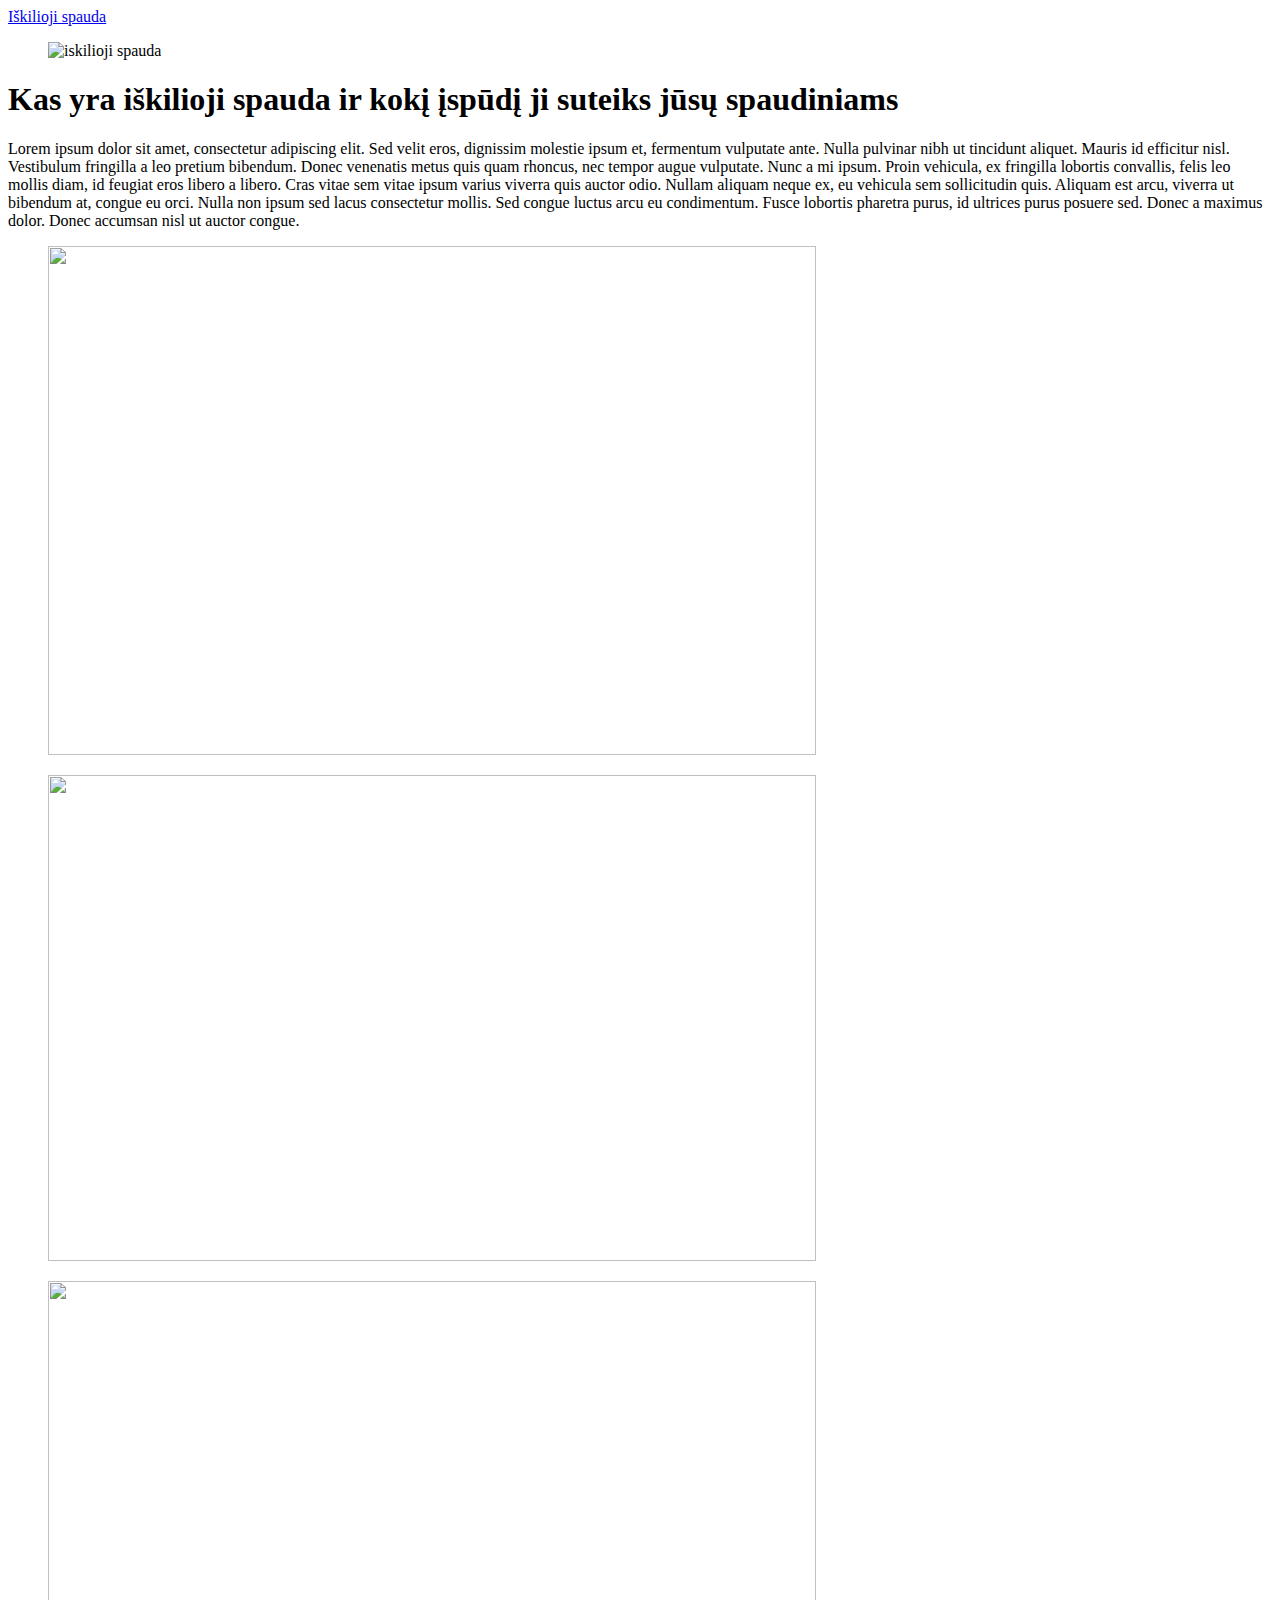
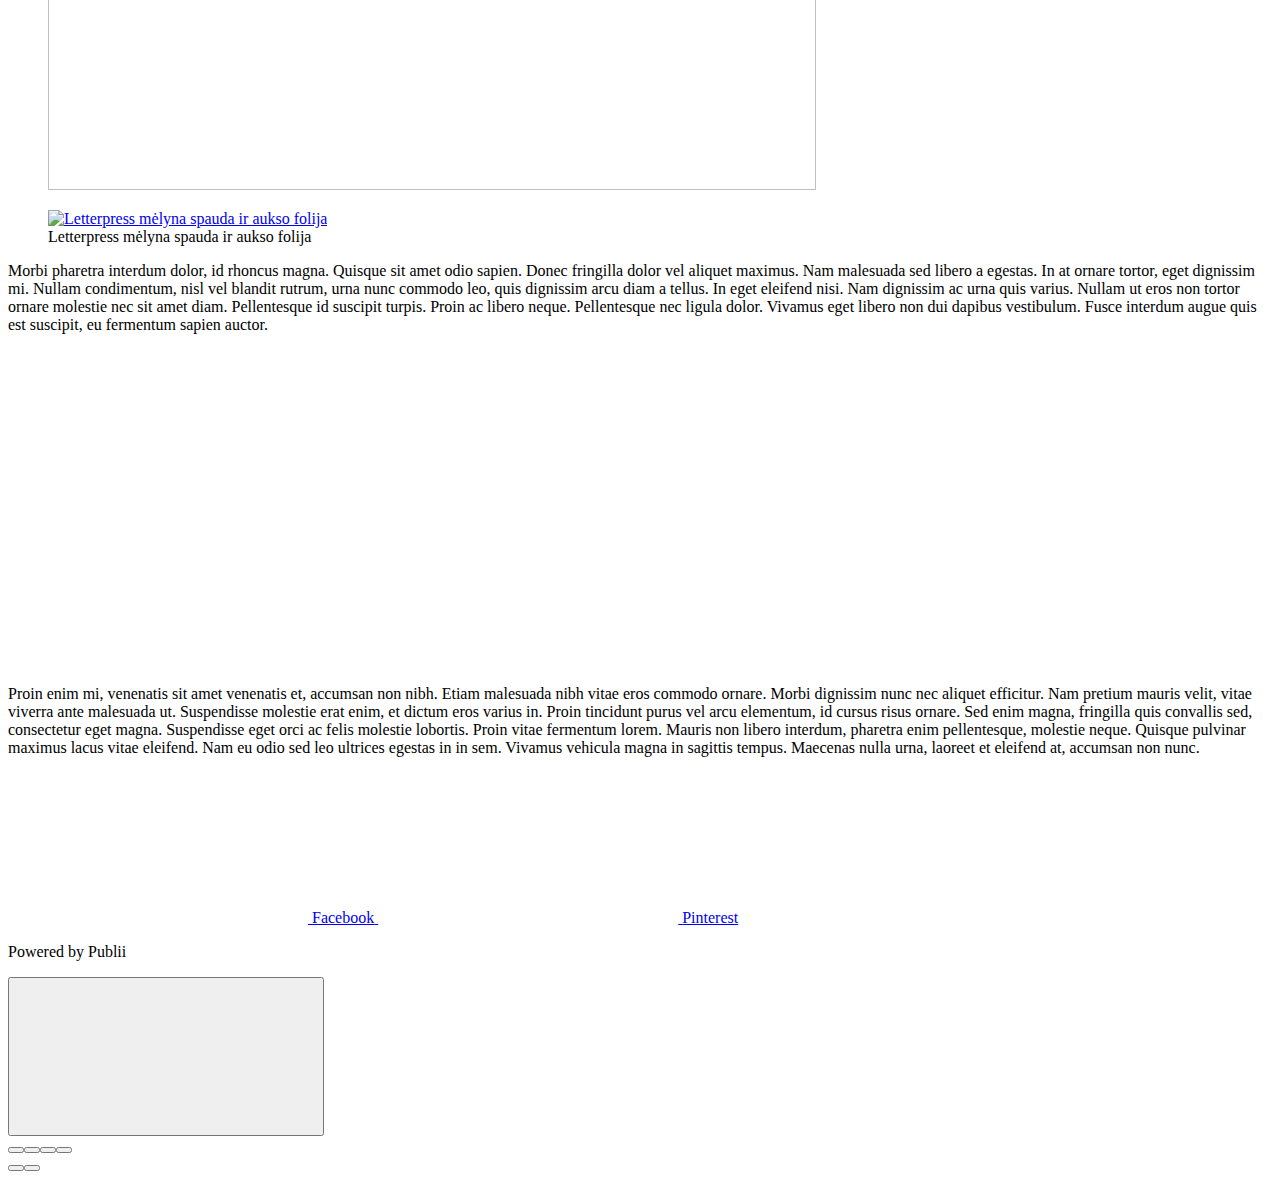
==== iskilioji-spauda/index.html @ 9d422aa2 "Updated from Publii" ====
<!DOCTYPE html><html lang="lt"><head><meta charset="utf-8"><meta http-equiv="X-UA-Compatible" content="IE=edge"><meta name="viewport" content="width=device-width,initial-scale=1"><title>Kas yra iškilioji spauda ir kokį įspūdį ji suteiks jūsų spaudiniams - Iškilioji spauda</title><meta name="robots" content="noindex,nofollow"><meta name="generator" content="Publii Open-Source CMS for Static Site"><link rel="alternate" type="application/atom+xml" href="https://letterpress.lt/feed.xml"><link rel="alternate" type="application/json" href="https://letterpress.lt/feed.json"><meta property="og:title" content="Kas yra iškilioji spauda ir kokį įspūdį ji suteiks jūsų spaudiniams"><meta property="og:image" content="https://letterpress.lt/media/posts/1/photography-business-cards-12.jpg"><meta property="og:image:width" content="1600"><meta property="og:image:height" content="1060"><meta property="og:site_name" content="Iškilioji spauda"><meta property="og:description" content="Lorem ipsum dolor sit amet, consectetur adipiscing elit. Sed velit eros, dignissim molestie ipsum et, fermentum vulputate ante. Nulla pulvinar nibh ut tincidunt aliquet. Mauris id efficitur nisl. Vestibulum fringilla a leo pretium bibendum. Donec venenatis metus quis quam rhoncus, nec tempor augue vulputate. Nunc&hellip;"><meta property="og:url" content="https://letterpress.lt/iskilioji-spauda/"><meta property="og:type" content="article"><link rel="preload" href="https://letterpress.lt/assets/dynamic/fonts/lora/lora.woff2" as="font" type="font/woff2" crossorigin><link rel="preload" href="https://letterpress.lt/assets/dynamic/fonts/librefranklin/librefranklin.woff2" as="font" type="font/woff2" crossorigin><link rel="stylesheet" href="https://letterpress.lt/assets/css/style.css?v=aa9791dd1849e333f2ced64574c3e63c"><link rel="stylesheet" href="https://letterpress.lt/assets/css/photoswipe.css?v=366561c4c503c68e3af3389ac4d7fb8e"><script type="application/ld+json">{"@context":"http://schema.org","@type":"Article","mainEntityOfPage":{"@type":"WebPage","@id":"https://letterpress.lt/iskilioji-spauda/"},"headline":"Kas yra iškilioji spauda ir kokį įspūdį ji suteiks jūsų spaudiniams","datePublished":"2023-04-15T19:53","dateModified":"2023-04-17T14:53","image":{"@type":"ImageObject","url":"https://letterpress.lt/media/posts/1/photography-business-cards-12.jpg","height":1060,"width":1600},"description":"Lorem ipsum dolor sit amet, consectetur adipiscing elit. Sed velit eros, dignissim molestie ipsum et, fermentum vulputate ante. Nulla pulvinar nibh ut tincidunt aliquet. Mauris id efficitur nisl. Vestibulum fringilla a leo pretium bibendum. Donec venenatis metus quis quam rhoncus, nec tempor augue vulputate. Nunc&hellip;","author":{"@type":"Person","name":"Elegante Press","url":"https://letterpress.lt/authors/elegante-press/"},"publisher":{"@type":"Organization","name":"Elegante Press"}}</script><style>.pswp--svg .pswp__button,
				          .pswp--svg .pswp__button--arrow--left:before,
				          .pswp--svg .pswp__button--arrow--right:before {
					          background-image: url(https://letterpress.lt/assets/svg/gallery-icons-light.svg);
			              }</style><noscript><style>img[loading] {
                    opacity: 1;
                }</style></noscript></head><body><div class="site-container"><header class="top" id="js-header"><a class="logo" href="https://letterpress.lt/">Iškilioji spauda</a></header><main><article class="post"><div class="hero"><figure class="hero__image hero__image--overlay"><img src="https://letterpress.lt/media/posts/1/photography-business-cards-12.jpg" loading="eager" height="1060" width="1600" alt="iskilioji spauda"></figure><header class="hero__content"><div class="wrapper"><h1>Kas yra iškilioji spauda ir kokį įspūdį ji suteiks jūsų spaudiniams</h1></div></header></div><div class="wrapper post__entry"><p>Lorem ipsum dolor sit amet, consectetur adipiscing elit. Sed velit eros, dignissim molestie ipsum et, fermentum vulputate ante. Nulla pulvinar nibh ut tincidunt aliquet. Mauris id efficitur nisl. Vestibulum fringilla a leo pretium bibendum. Donec venenatis metus quis quam rhoncus, nec tempor augue vulputate. Nunc a mi ipsum. Proin vehicula, ex fringilla lobortis convallis, felis leo mollis diam, id feugiat eros libero a libero. Cras vitae sem vitae ipsum varius viverra quis auctor odio. Nullam aliquam neque ex, eu vehicula sem sollicitudin quis. Aliquam est arcu, viverra ut bibendum at, congue eu orci. Nulla non ipsum sed lacus consectetur mollis. Sed congue luctus arcu eu condimentum. Fusce lobortis pharetra purus, id ultrices purus posuere sed. Donec a maximus dolor. Donec accumsan nisl ut auctor congue.<br></p><div class="gallery-wrapper"><div class="gallery" data-columns="3"><figure class="gallery__item"><a href="https://letterpress.lt/media/posts/1/gallery/letterpress-business-card-with-portrait-and-painted-edges-2.jpg" data-size="1600x1060"><img loading="lazy" src="https://letterpress.lt/media/posts/1/gallery/letterpress-business-card-with-portrait-and-painted-edges-2-thumbnail.jpg" height="509" width="768" alt=""></a></figure><figure class="gallery__item"><a href="https://letterpress.lt/media/posts/1/gallery/business-card-with-embossing.jpg" data-size="1600x1012"><img loading="lazy" src="https://letterpress.lt/media/posts/1/gallery/business-card-with-embossing-thumbnail.jpg" height="486" width="768" alt=""></a></figure><figure class="gallery__item"><a href="https://letterpress.lt/media/posts/1/gallery/letterpress-christening-card-5.jpg" data-size="3696x2448"><img loading="lazy" src="https://letterpress.lt/media/posts/1/gallery/letterpress-christening-card-5-thumbnail.jpg" height="509" width="768" alt=""></a></figure><figure class="gallery__item"><a href="https://letterpress.lt/media/posts/1/gallery/Mallorca-Inspired-Letterpress-Business-Card-10.jpg" data-size="3696x2448"><img loading="lazy" src="https://letterpress.lt/media/posts/1/gallery/Mallorca-Inspired-Letterpress-Business-Card-10-thumbnail.jpg" height="509" width="768" alt="Letterpress mėlyna spauda ir aukso folija"></a><figcaption>Letterpress mėlyna spauda ir aukso folija</figcaption></figure></div></div><p>Morbi pharetra interdum dolor, id rhoncus magna. Quisque sit amet odio sapien. Donec fringilla dolor vel aliquet maximus. Nam malesuada sed libero a egestas. In at ornare tortor, eget dignissim mi. Nullam condimentum, nisl vel blandit rutrum, urna nunc commodo leo, quis dignissim arcu diam a tellus. In eget eleifend nisi. Nam dignissim ac urna quis varius. Nullam ut eros non tortor ornare molestie nec sit amet diam. Pellentesque id suscipit turpis. Proin ac libero neque. Pellentesque nec ligula dolor. Vivamus eget libero non dui dapibus vestibulum. Fusce interdum augue quis est suscipit, eu fermentum sapien auctor.<br></p><p></p><div class="post__iframe"><iframe loading="lazy" width="560" height="315" src="https://www.youtube.com/embed/mWNa4ZDBYMc" title="YouTube video player" frameborder="0" allow="accelerometer; autoplay; clipboard-write; encrypted-media; gyroscope; picture-in-picture; web-share" allowfullscreen=""></iframe></div><p></p><p>Proin enim mi, venenatis sit amet venenatis et, accumsan non nibh. Etiam malesuada nibh vitae eros commodo ornare. Morbi dignissim nunc nec aliquet efficitur. Nam pretium mauris velit, vitae viverra ante malesuada ut. Suspendisse molestie erat enim, et dictum eros varius in. Proin tincidunt purus vel arcu elementum, id cursus risus ornare. Sed enim magna, fringilla quis convallis sed, consectetur eget magna. Suspendisse eget orci ac felis molestie lobortis. Proin vitae fermentum lorem. Mauris non libero interdum, pharetra enim pellentesque, molestie neque. Quisque pulvinar maximus lacus vitae eleifend. Nam eu odio sed leo ultrices egestas in in sem. Vivamus vehicula magna in sagittis tempus. Maecenas nulla urna, laoreet et eleifend at, accumsan non nunc.</p></div><footer class="wrapper post__footer"><div class="post__share"><a href="https://www.facebook.com/sharer/sharer.php?u=https%3A%2F%2Fletterpress.lt%2Fiskilioji-spauda%2F" class="js-share facebook" rel="nofollow noopener noreferrer"><svg class="icon" aria-hidden="true" focusable="false"><use xlink:href="https://letterpress.lt/assets/svg/svg-map.svg#facebook"/></svg> <span>Facebook</span> </a><a href="https://pinterest.com/pin/create/button/?url=https%3A%2F%2Fletterpress.lt%2Fiskilioji-spauda%2F&amp;media=https%3A%2F%2Fletterpress.lt%2Fmedia%2Fposts%2F1%2Fphotography-business-cards-12.jpg&amp;description=Kas%20yra%20i%C5%A1kilioji%20spauda%20ir%20kok%C4%AF%20%C4%AFsp%C5%ABd%C4%AF%20ji%20suteiks%20j%C5%ABs%C5%B3%20spaudiniams" class="js-share pinterest" rel="nofollow noopener noreferrer"><svg class="icon" aria-hidden="true" focusable="false"><use xlink:href="https://letterpress.lt/assets/svg/svg-map.svg#pinterest"/></svg> <span>Pinterest</span></a></div></footer></article></main><footer class="footer"><div class="footer__copyright"><p>Powered by Publii</p></div><button onclick="backToTopFunction()" id="backToTop" class="footer__bttop" aria-label="Back to top" title="Back to top"><svg><use xlink:href="https://letterpress.lt/assets/svg/svg-map.svg#toparrow"/></svg></button></footer></div><script defer="defer" src="https://letterpress.lt/assets/js/scripts.min.js?v=f47c11534595205f20935f0db2a62a85"></script><script>window.publiiThemeMenuConfig={mobileMenuMode:'sidebar',animationSpeed:300,submenuWidth: 'auto',doubleClickTime:500,mobileMenuExpandableSubmenus:true,relatedContainerForOverlayMenuSelector:'.top'};</script><script>var images = document.querySelectorAll('img[loading]');
        for (var i = 0; i < images.length; i++) {
            if (images[i].complete) {
                images[i].classList.add('is-loaded');
            } else {
                images[i].addEventListener('load', function () {
                    this.classList.add('is-loaded');
                }, false);
            }
        }</script><script defer="defer" src="https://letterpress.lt/assets/js/photoswipe.min.js?v=017385b552f7e0d979e2e2fe6f324015"></script><script defer="defer" src="https://letterpress.lt/assets/js/photoswipe-ui-default.min.js?v=d067f0883540b1ddda0e2c9ad1b14260"></script><script>var initPhotoSwipeFromDOM=function(gallerySelector){var parseThumbnailElements=function(el){var thumbElements=el.childNodes,numNodes=thumbElements.length,items=[],figureEl,linkEl,size,item;for(var i=0;i<numNodes;i++){figureEl=thumbElements[i];if(figureEl.nodeType!==1){continue;}
          linkEl=figureEl.children[0];size=linkEl.getAttribute('data-size').split('x');item={src:linkEl.getAttribute('href'),w:parseInt(size[0],10),h:parseInt(size[1],10)};if(figureEl.children.length>1){item.title=figureEl.children[1].innerHTML;}
          if(linkEl.children.length>0){item.msrc=linkEl.children[0].getAttribute('src');}
          item.el=figureEl;items.push(item);}
          return items;};var closest=function closest(el,fn){return el&&(fn(el)?el:closest(el.parentNode,fn));};var onThumbnailsClick=function(e){e=e||window.event;e.preventDefault?e.preventDefault():e.returnValue=false;var eTarget=e.target||e.srcElement;var clickedListItem=closest(eTarget,function(el){return(el.tagName&&el.tagName.toUpperCase()==='FIGURE');});if(!clickedListItem){return;}
          var clickedGallery=clickedListItem.parentNode,childNodes=clickedListItem.parentNode.childNodes,numChildNodes=childNodes.length,nodeIndex=0,index;for(var i=0;i<numChildNodes;i++){if(childNodes[i].nodeType!==1){continue;}
          if(childNodes[i]===clickedListItem){index=nodeIndex;break;}
          nodeIndex++;}
          if(index>=0){openPhotoSwipe(index,clickedGallery);}
          return false;};var photoswipeParseHash=function(){var hash=window.location.hash.substring(1),params={};if(hash.length<5){return params;}
          var vars=hash.split('&');for(var i=0;i<vars.length;i++){if(!vars[i]){continue;}
          var pair=vars[i].split('=');if(pair.length<2){continue;}
          params[pair[0]]=pair[1];}
          if(params.gid){params.gid=parseInt(params.gid,10);}
          return params;};var openPhotoSwipe=function(index,galleryElement,disableAnimation,fromURL){var pswpElement=document.querySelectorAll('.pswp')[0],gallery,options,items;items=parseThumbnailElements(galleryElement);options={galleryUID:galleryElement.getAttribute('data-pswp-uid'),getThumbBoundsFn:function(index){var thumbnail=items[index].el.getElementsByTagName('img')[0],pageYScroll=window.pageYOffset||document.documentElement.scrollTop,rect=thumbnail.getBoundingClientRect();return{x:rect.left,y:rect.top+pageYScroll,w:rect.width};},
          mainClass:'pswp--dark',
          preload: [1,2],
          hideAnimationDuration:200,
          showAnimationDuration:0,
          bgOpacity: 0.7,
          showHideOpacity:true,
          closeOnScroll: true,
          arrowKeys: true,
          closeEl: true,
          captionEl: true,
          fullscreenEl: true,
          zoomEl: true,
          shareEl: true,
          counterEl: true,
          arrowEl: true,
          preloaderEl: true
          };if(fromURL){if(options.galleryPIDs){for(var j=0;j<items.length;j++){if(items[j].pid==index){options.index=j;break;}}}else{options.index=parseInt(index,10)-1;}}else{options.index=parseInt(index,10);}
          if(isNaN(options.index)){return;}
          if(disableAnimation){options.showAnimationDuration=0;}
          gallery=new PhotoSwipe(pswpElement,PhotoSwipeUI_Default,items,options);gallery.init();gallery.options.escKey=true;};var galleryElements=document.querySelectorAll(gallerySelector);for(var i=0,l=galleryElements.length;i<l;i++){galleryElements[i].setAttribute('data-pswp-uid',i+1);galleryElements[i].onclick=onThumbnailsClick;}
          var hashData=photoswipeParseHash();if(hashData.pid&&hashData.gid){openPhotoSwipe(hashData.pid,galleryElements[hashData.gid-1],true,true);}};window.addEventListener('load', function () {initPhotoSwipeFromDOM('.gallery');}, false);</script><div class="pswp" tabindex="-1" role="dialog" aria-hidden="true"><div class="pswp__bg"></div><div class="pswp__scroll-wrap"><div class="pswp__container"><div class="pswp__item"></div><div class="pswp__item"></div><div class="pswp__item"></div></div><div class="pswp__ui pswp__ui--hidden"><div class="pswp__top-bar"><div class="pswp__counter"></div><button class="pswp__button pswp__button--close" title="Close (Esc)"></button><button class="pswp__button pswp__button--share" title="Share"></button><button class="pswp__button pswp__button--fs" title="Toggle fullscreen"></button><button class="pswp__button pswp__button--zoom" title="Zoom in/out"></button><div class="pswp__preloader"><div class="pswp__preloader__icn"><div class="pswp__preloader__cut"><div class="pswp__preloader__donut"></div></div></div></div></div><div class="pswp__share-modal pswp__share-modal--hidden pswp__single-tap"><div class="pswp__share-tooltip"></div></div><button class="pswp__button pswp__button--arrow--left" title="Previous (arrow left)"></button><button class="pswp__button pswp__button--arrow--right" title="Next (arrow right)"></button><div class="pswp__caption"><div class="pswp__caption__center"></div></div></div></div></div></body></html>
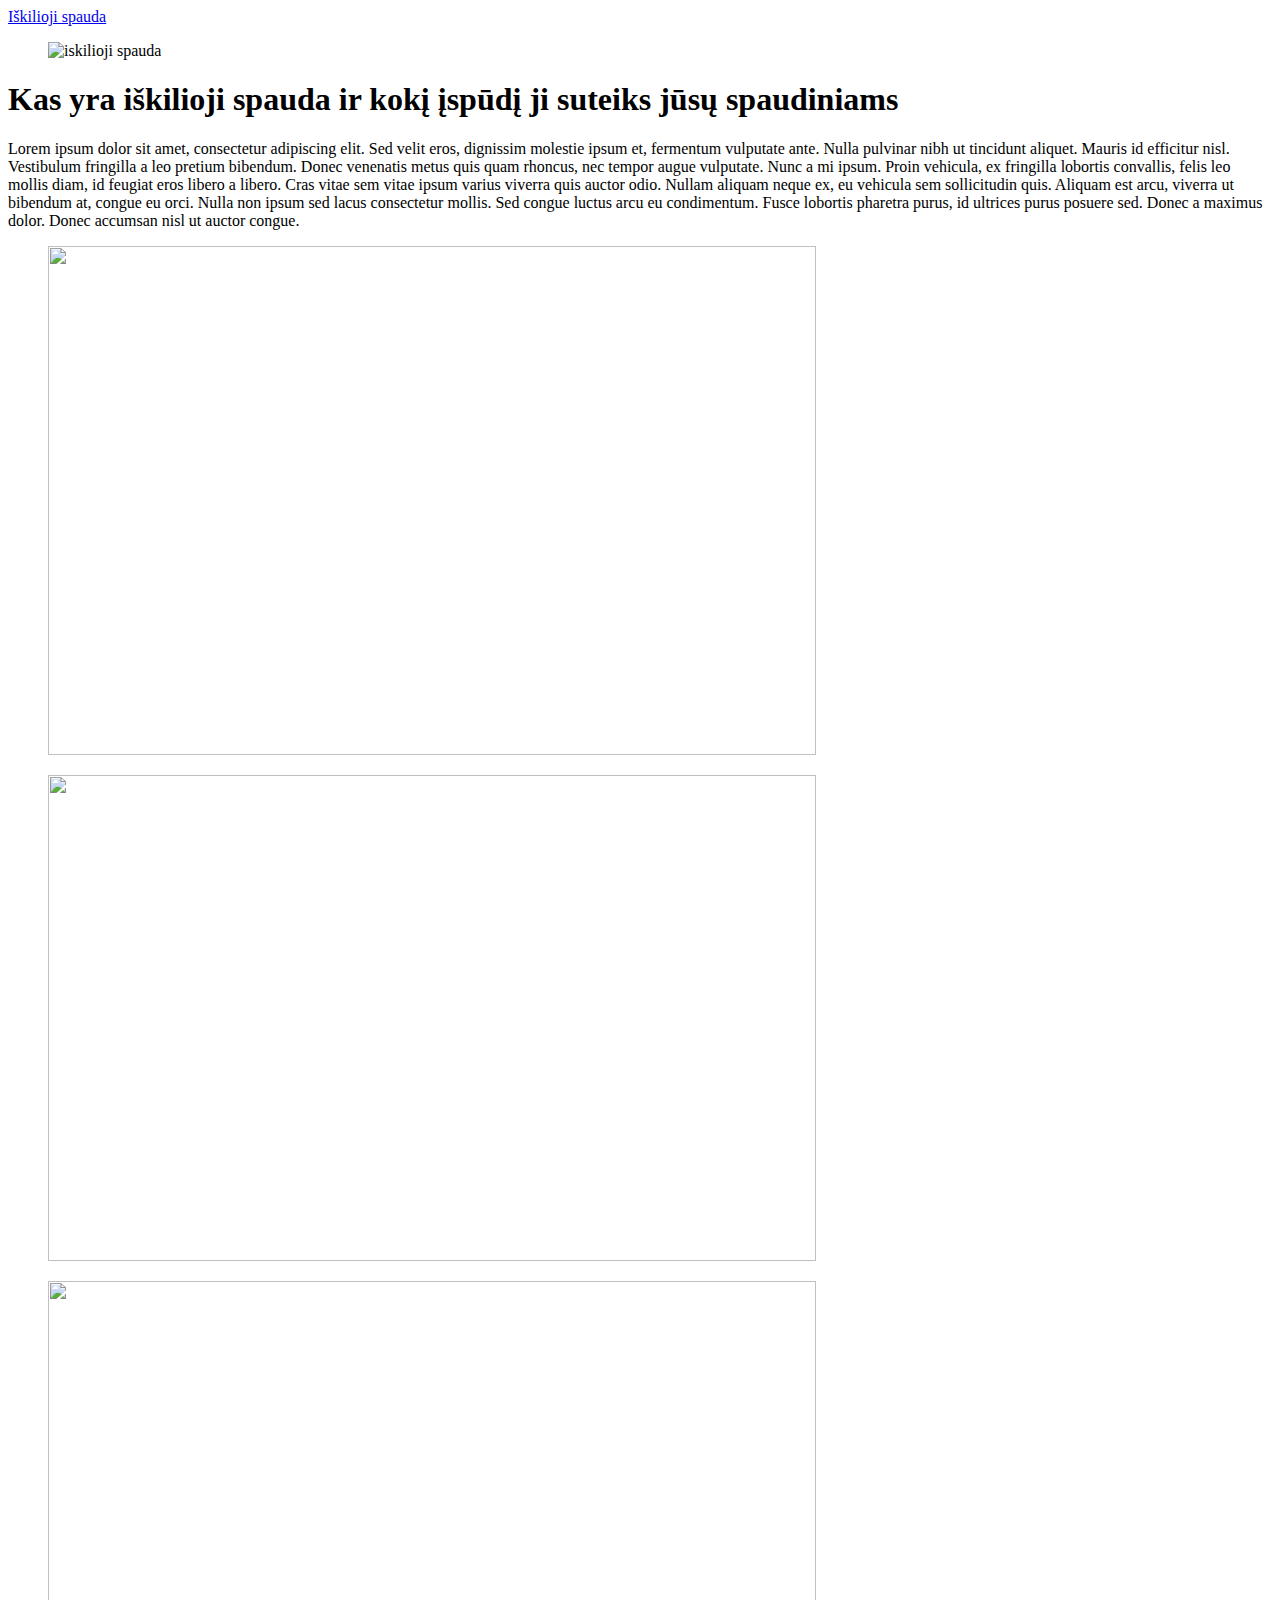
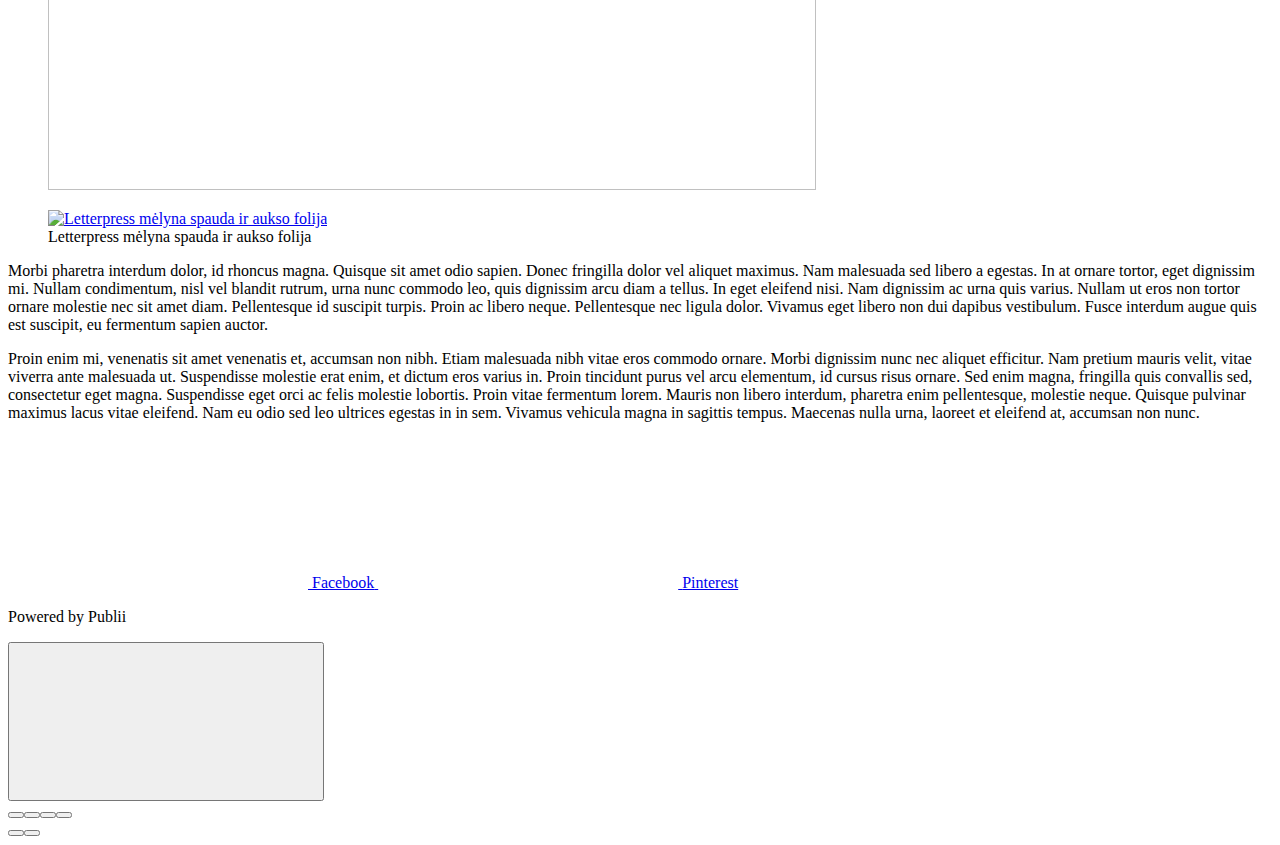
==== commit 6c7e97bd: "Updated from Publii" ====
--- a/iskilioji-spauda/index.html
+++ b/iskilioji-spauda/index.html
@@ -1,10 +1,10 @@
-<!DOCTYPE html><html lang="lt"><head><meta charset="utf-8"><meta http-equiv="X-UA-Compatible" content="IE=edge"><meta name="viewport" content="width=device-width,initial-scale=1"><title>Kas yra iškilioji spauda ir kokį įspūdį ji suteiks jūsų spaudiniams - Iškilioji spauda</title><meta name="robots" content="noindex,nofollow"><meta name="generator" content="Publii Open-Source CMS for Static Site"><link rel="alternate" type="application/atom+xml" href="https://letterpress.lt/feed.xml"><link rel="alternate" type="application/json" href="https://letterpress.lt/feed.json"><meta property="og:title" content="Kas yra iškilioji spauda ir kokį įspūdį ji suteiks jūsų spaudiniams"><meta property="og:image" content="https://letterpress.lt/media/posts/1/photography-business-cards-12.jpg"><meta property="og:image:width" content="1600"><meta property="og:image:height" content="1060"><meta property="og:site_name" content="Iškilioji spauda"><meta property="og:description" content="Lorem ipsum dolor sit amet, consectetur adipiscing elit. Sed velit eros, dignissim molestie ipsum et, fermentum vulputate ante. Nulla pulvinar nibh ut tincidunt aliquet. Mauris id efficitur nisl. Vestibulum fringilla a leo pretium bibendum. Donec venenatis metus quis quam rhoncus, nec tempor augue vulputate. Nunc&hellip;"><meta property="og:url" content="https://letterpress.lt/iskilioji-spauda/"><meta property="og:type" content="article"><link rel="preload" href="https://letterpress.lt/assets/dynamic/fonts/lora/lora.woff2" as="font" type="font/woff2" crossorigin><link rel="preload" href="https://letterpress.lt/assets/dynamic/fonts/librefranklin/librefranklin.woff2" as="font" type="font/woff2" crossorigin><link rel="stylesheet" href="https://letterpress.lt/assets/css/style.css?v=aa9791dd1849e333f2ced64574c3e63c"><link rel="stylesheet" href="https://letterpress.lt/assets/css/photoswipe.css?v=366561c4c503c68e3af3389ac4d7fb8e"><script type="application/ld+json">{"@context":"http://schema.org","@type":"Article","mainEntityOfPage":{"@type":"WebPage","@id":"https://letterpress.lt/iskilioji-spauda/"},"headline":"Kas yra iškilioji spauda ir kokį įspūdį ji suteiks jūsų spaudiniams","datePublished":"2023-04-15T19:53","dateModified":"2023-04-17T14:53","image":{"@type":"ImageObject","url":"https://letterpress.lt/media/posts/1/photography-business-cards-12.jpg","height":1060,"width":1600},"description":"Lorem ipsum dolor sit amet, consectetur adipiscing elit. Sed velit eros, dignissim molestie ipsum et, fermentum vulputate ante. Nulla pulvinar nibh ut tincidunt aliquet. Mauris id efficitur nisl. Vestibulum fringilla a leo pretium bibendum. Donec venenatis metus quis quam rhoncus, nec tempor augue vulputate. Nunc&hellip;","author":{"@type":"Person","name":"Elegante Press","url":"https://letterpress.lt/authors/elegante-press/"},"publisher":{"@type":"Organization","name":"Elegante Press"}}</script><style>.pswp--svg .pswp__button,
+<!DOCTYPE html><html lang="lt"><head><meta charset="utf-8"><meta http-equiv="X-UA-Compatible" content="IE=edge"><meta name="viewport" content="width=device-width,initial-scale=1"><title>Kas yra iškilioji spauda ir kokį įspūdį ji suteiks jūsų spaudiniams - Iškilioji spauda</title><meta name="robots" content="noindex,nofollow"><meta name="generator" content="Publii Open-Source CMS for Static Site"><link rel="alternate" type="application/atom+xml" href="https://letterpress.lt/feed.xml"><link rel="alternate" type="application/json" href="https://letterpress.lt/feed.json"><meta property="og:title" content="Kas yra iškilioji spauda ir kokį įspūdį ji suteiks jūsų spaudiniams"><meta property="og:image" content="https://letterpress.lt/media/posts/1/photography-business-cards-12.jpg"><meta property="og:image:width" content="1600"><meta property="og:image:height" content="1060"><meta property="og:site_name" content="Iškilioji spauda"><meta property="og:description" content="Lorem ipsum dolor sit amet, consectetur adipiscing elit. Sed velit eros, dignissim molestie ipsum et, fermentum vulputate ante. Nulla pulvinar nibh ut tincidunt aliquet. Mauris id efficitur nisl. Vestibulum fringilla a leo pretium bibendum. Donec venenatis metus quis quam rhoncus, nec tempor augue vulputate. Nunc&hellip;"><meta property="og:url" content="https://letterpress.lt/iskilioji-spauda/"><meta property="og:type" content="article"><link rel="preload" href="https://letterpress.lt/assets/dynamic/fonts/lora/lora.woff2" as="font" type="font/woff2" crossorigin><link rel="preload" href="https://letterpress.lt/assets/dynamic/fonts/librefranklin/librefranklin.woff2" as="font" type="font/woff2" crossorigin><link rel="stylesheet" href="https://letterpress.lt/assets/css/style.css?v=aa9791dd1849e333f2ced64574c3e63c"><link rel="stylesheet" href="https://letterpress.lt/assets/css/photoswipe.css?v=366561c4c503c68e3af3389ac4d7fb8e"><script type="application/ld+json">{"@context":"http://schema.org","@type":"Article","mainEntityOfPage":{"@type":"WebPage","@id":"https://letterpress.lt/iskilioji-spauda/"},"headline":"Kas yra iškilioji spauda ir kokį įspūdį ji suteiks jūsų spaudiniams","datePublished":"2023-04-15T19:53","dateModified":"2023-04-19T16:47","image":{"@type":"ImageObject","url":"https://letterpress.lt/media/posts/1/photography-business-cards-12.jpg","height":1060,"width":1600},"description":"Lorem ipsum dolor sit amet, consectetur adipiscing elit. Sed velit eros, dignissim molestie ipsum et, fermentum vulputate ante. Nulla pulvinar nibh ut tincidunt aliquet. Mauris id efficitur nisl. Vestibulum fringilla a leo pretium bibendum. Donec venenatis metus quis quam rhoncus, nec tempor augue vulputate. Nunc&hellip;","author":{"@type":"Person","name":"Elegante Press","url":"https://letterpress.lt/authors/elegante-press/"},"publisher":{"@type":"Organization","name":"Elegante Press"}}</script><style>.pswp--svg .pswp__button,
 				          .pswp--svg .pswp__button--arrow--left:before,
 				          .pswp--svg .pswp__button--arrow--right:before {
 					          background-image: url(https://letterpress.lt/assets/svg/gallery-icons-light.svg);
 			              }</style><noscript><style>img[loading] {
                     opacity: 1;
-                }</style></noscript></head><body><div class="site-container"><header class="top" id="js-header"><a class="logo" href="https://letterpress.lt/">Iškilioji spauda</a></header><main><article class="post"><div class="hero"><figure class="hero__image hero__image--overlay"><img src="https://letterpress.lt/media/posts/1/photography-business-cards-12.jpg" loading="eager" height="1060" width="1600" alt="iskilioji spauda"></figure><header class="hero__content"><div class="wrapper"><h1>Kas yra iškilioji spauda ir kokį įspūdį ji suteiks jūsų spaudiniams</h1></div></header></div><div class="wrapper post__entry"><p>Lorem ipsum dolor sit amet, consectetur adipiscing elit. Sed velit eros, dignissim molestie ipsum et, fermentum vulputate ante. Nulla pulvinar nibh ut tincidunt aliquet. Mauris id efficitur nisl. Vestibulum fringilla a leo pretium bibendum. Donec venenatis metus quis quam rhoncus, nec tempor augue vulputate. Nunc a mi ipsum. Proin vehicula, ex fringilla lobortis convallis, felis leo mollis diam, id feugiat eros libero a libero. Cras vitae sem vitae ipsum varius viverra quis auctor odio. Nullam aliquam neque ex, eu vehicula sem sollicitudin quis. Aliquam est arcu, viverra ut bibendum at, congue eu orci. Nulla non ipsum sed lacus consectetur mollis. Sed congue luctus arcu eu condimentum. Fusce lobortis pharetra purus, id ultrices purus posuere sed. Donec a maximus dolor. Donec accumsan nisl ut auctor congue.<br></p><div class="gallery-wrapper"><div class="gallery" data-columns="3"><figure class="gallery__item"><a href="https://letterpress.lt/media/posts/1/gallery/letterpress-business-card-with-portrait-and-painted-edges-2.jpg" data-size="1600x1060"><img loading="lazy" src="https://letterpress.lt/media/posts/1/gallery/letterpress-business-card-with-portrait-and-painted-edges-2-thumbnail.jpg" height="509" width="768" alt=""></a></figure><figure class="gallery__item"><a href="https://letterpress.lt/media/posts/1/gallery/business-card-with-embossing.jpg" data-size="1600x1012"><img loading="lazy" src="https://letterpress.lt/media/posts/1/gallery/business-card-with-embossing-thumbnail.jpg" height="486" width="768" alt=""></a></figure><figure class="gallery__item"><a href="https://letterpress.lt/media/posts/1/gallery/letterpress-christening-card-5.jpg" data-size="3696x2448"><img loading="lazy" src="https://letterpress.lt/media/posts/1/gallery/letterpress-christening-card-5-thumbnail.jpg" height="509" width="768" alt=""></a></figure><figure class="gallery__item"><a href="https://letterpress.lt/media/posts/1/gallery/Mallorca-Inspired-Letterpress-Business-Card-10.jpg" data-size="3696x2448"><img loading="lazy" src="https://letterpress.lt/media/posts/1/gallery/Mallorca-Inspired-Letterpress-Business-Card-10-thumbnail.jpg" height="509" width="768" alt="Letterpress mėlyna spauda ir aukso folija"></a><figcaption>Letterpress mėlyna spauda ir aukso folija</figcaption></figure></div></div><p>Morbi pharetra interdum dolor, id rhoncus magna. Quisque sit amet odio sapien. Donec fringilla dolor vel aliquet maximus. Nam malesuada sed libero a egestas. In at ornare tortor, eget dignissim mi. Nullam condimentum, nisl vel blandit rutrum, urna nunc commodo leo, quis dignissim arcu diam a tellus. In eget eleifend nisi. Nam dignissim ac urna quis varius. Nullam ut eros non tortor ornare molestie nec sit amet diam. Pellentesque id suscipit turpis. Proin ac libero neque. Pellentesque nec ligula dolor. Vivamus eget libero non dui dapibus vestibulum. Fusce interdum augue quis est suscipit, eu fermentum sapien auctor.<br></p><p></p><div class="post__iframe"><iframe loading="lazy" width="560" height="315" src="https://www.youtube.com/embed/mWNa4ZDBYMc" title="YouTube video player" frameborder="0" allow="accelerometer; autoplay; clipboard-write; encrypted-media; gyroscope; picture-in-picture; web-share" allowfullscreen=""></iframe></div><p></p><p>Proin enim mi, venenatis sit amet venenatis et, accumsan non nibh. Etiam malesuada nibh vitae eros commodo ornare. Morbi dignissim nunc nec aliquet efficitur. Nam pretium mauris velit, vitae viverra ante malesuada ut. Suspendisse molestie erat enim, et dictum eros varius in. Proin tincidunt purus vel arcu elementum, id cursus risus ornare. Sed enim magna, fringilla quis convallis sed, consectetur eget magna. Suspendisse eget orci ac felis molestie lobortis. Proin vitae fermentum lorem. Mauris non libero interdum, pharetra enim pellentesque, molestie neque. Quisque pulvinar maximus lacus vitae eleifend. Nam eu odio sed leo ultrices egestas in in sem. Vivamus vehicula magna in sagittis tempus. Maecenas nulla urna, laoreet et eleifend at, accumsan non nunc.</p></div><footer class="wrapper post__footer"><div class="post__share"><a href="https://www.facebook.com/sharer/sharer.php?u=https%3A%2F%2Fletterpress.lt%2Fiskilioji-spauda%2F" class="js-share facebook" rel="nofollow noopener noreferrer"><svg class="icon" aria-hidden="true" focusable="false"><use xlink:href="https://letterpress.lt/assets/svg/svg-map.svg#facebook"/></svg> <span>Facebook</span> </a><a href="https://pinterest.com/pin/create/button/?url=https%3A%2F%2Fletterpress.lt%2Fiskilioji-spauda%2F&amp;media=https%3A%2F%2Fletterpress.lt%2Fmedia%2Fposts%2F1%2Fphotography-business-cards-12.jpg&amp;description=Kas%20yra%20i%C5%A1kilioji%20spauda%20ir%20kok%C4%AF%20%C4%AFsp%C5%ABd%C4%AF%20ji%20suteiks%20j%C5%ABs%C5%B3%20spaudiniams" class="js-share pinterest" rel="nofollow noopener noreferrer"><svg class="icon" aria-hidden="true" focusable="false"><use xlink:href="https://letterpress.lt/assets/svg/svg-map.svg#pinterest"/></svg> <span>Pinterest</span></a></div></footer></article></main><footer class="footer"><div class="footer__copyright"><p>Powered by Publii</p></div><button onclick="backToTopFunction()" id="backToTop" class="footer__bttop" aria-label="Back to top" title="Back to top"><svg><use xlink:href="https://letterpress.lt/assets/svg/svg-map.svg#toparrow"/></svg></button></footer></div><script defer="defer" src="https://letterpress.lt/assets/js/scripts.min.js?v=f47c11534595205f20935f0db2a62a85"></script><script>window.publiiThemeMenuConfig={mobileMenuMode:'sidebar',animationSpeed:300,submenuWidth: 'auto',doubleClickTime:500,mobileMenuExpandableSubmenus:true,relatedContainerForOverlayMenuSelector:'.top'};</script><script>var images = document.querySelectorAll('img[loading]');
+                }</style></noscript></head><body><div class="site-container"><header class="top" id="js-header"><a class="logo" href="https://letterpress.lt/">Iškilioji spauda</a></header><main><article class="post"><div class="hero"><figure class="hero__image hero__image--overlay"><img src="https://letterpress.lt/media/posts/1/photography-business-cards-12.jpg" loading="eager" height="1060" width="1600" alt="iskilioji spauda"></figure><header class="hero__content"><div class="wrapper"><h1>Kas yra iškilioji spauda ir kokį įspūdį ji suteiks jūsų spaudiniams</h1></div></header></div><div class="wrapper post__entry"><p>Lorem ipsum dolor sit amet, consectetur adipiscing elit. Sed velit eros, dignissim molestie ipsum et, fermentum vulputate ante. Nulla pulvinar nibh ut tincidunt aliquet. Mauris id efficitur nisl. Vestibulum fringilla a leo pretium bibendum. Donec venenatis metus quis quam rhoncus, nec tempor augue vulputate. Nunc a mi ipsum. Proin vehicula, ex fringilla lobortis convallis, felis leo mollis diam, id feugiat eros libero a libero. Cras vitae sem vitae ipsum varius viverra quis auctor odio. Nullam aliquam neque ex, eu vehicula sem sollicitudin quis. Aliquam est arcu, viverra ut bibendum at, congue eu orci. Nulla non ipsum sed lacus consectetur mollis. Sed congue luctus arcu eu condimentum. Fusce lobortis pharetra purus, id ultrices purus posuere sed. Donec a maximus dolor. Donec accumsan nisl ut auctor congue.<br></p><div class="gallery-wrapper"><div class="gallery" data-columns="3"><figure class="gallery__item"><a href="https://letterpress.lt/media/posts/1/gallery/letterpress-business-card-with-portrait-and-painted-edges-2.jpg" data-size="1600x1060"><img loading="lazy" src="https://letterpress.lt/media/posts/1/gallery/letterpress-business-card-with-portrait-and-painted-edges-2-thumbnail.jpg" height="509" width="768" alt=""></a></figure><figure class="gallery__item"><a href="https://letterpress.lt/media/posts/1/gallery/business-card-with-embossing.jpg" data-size="1600x1012"><img loading="lazy" src="https://letterpress.lt/media/posts/1/gallery/business-card-with-embossing-thumbnail.jpg" height="486" width="768" alt=""></a></figure><figure class="gallery__item"><a href="https://letterpress.lt/media/posts/1/gallery/letterpress-christening-card-5.jpg" data-size="3696x2448"><img loading="lazy" src="https://letterpress.lt/media/posts/1/gallery/letterpress-christening-card-5-thumbnail.jpg" height="509" width="768" alt=""></a></figure><figure class="gallery__item"><a href="https://letterpress.lt/media/posts/1/gallery/Mallorca-Inspired-Letterpress-Business-Card-10.jpg" data-size="3696x2448"><img loading="lazy" src="https://letterpress.lt/media/posts/1/gallery/Mallorca-Inspired-Letterpress-Business-Card-10-thumbnail.jpg" height="509" width="768" alt="Letterpress mėlyna spauda ir aukso folija"></a><figcaption>Letterpress mėlyna spauda ir aukso folija</figcaption></figure></div></div><p>Morbi pharetra interdum dolor, id rhoncus magna. Quisque sit amet odio sapien. Donec fringilla dolor vel aliquet maximus. Nam malesuada sed libero a egestas. In at ornare tortor, eget dignissim mi. Nullam condimentum, nisl vel blandit rutrum, urna nunc commodo leo, quis dignissim arcu diam a tellus. In eget eleifend nisi. Nam dignissim ac urna quis varius. Nullam ut eros non tortor ornare molestie nec sit amet diam. Pellentesque id suscipit turpis. Proin ac libero neque. Pellentesque nec ligula dolor. Vivamus eget libero non dui dapibus vestibulum. Fusce interdum augue quis est suscipit, eu fermentum sapien auctor.<br></p><p>Proin enim mi, venenatis sit amet venenatis et, accumsan non nibh. Etiam malesuada nibh vitae eros commodo ornare. Morbi dignissim nunc nec aliquet efficitur. Nam pretium mauris velit, vitae viverra ante malesuada ut. Suspendisse molestie erat enim, et dictum eros varius in. Proin tincidunt purus vel arcu elementum, id cursus risus ornare. Sed enim magna, fringilla quis convallis sed, consectetur eget magna. Suspendisse eget orci ac felis molestie lobortis. Proin vitae fermentum lorem. Mauris non libero interdum, pharetra enim pellentesque, molestie neque. Quisque pulvinar maximus lacus vitae eleifend. Nam eu odio sed leo ultrices egestas in in sem. Vivamus vehicula magna in sagittis tempus. Maecenas nulla urna, laoreet et eleifend at, accumsan non nunc.</p></div><footer class="wrapper post__footer"><div class="post__share"><a href="https://www.facebook.com/sharer/sharer.php?u=https%3A%2F%2Fletterpress.lt%2Fiskilioji-spauda%2F" class="js-share facebook" rel="nofollow noopener noreferrer"><svg class="icon" aria-hidden="true" focusable="false"><use xlink:href="https://letterpress.lt/assets/svg/svg-map.svg#facebook"/></svg> <span>Facebook</span> </a><a href="https://pinterest.com/pin/create/button/?url=https%3A%2F%2Fletterpress.lt%2Fiskilioji-spauda%2F&amp;media=https%3A%2F%2Fletterpress.lt%2Fmedia%2Fposts%2F1%2Fphotography-business-cards-12.jpg&amp;description=Kas%20yra%20i%C5%A1kilioji%20spauda%20ir%20kok%C4%AF%20%C4%AFsp%C5%ABd%C4%AF%20ji%20suteiks%20j%C5%ABs%C5%B3%20spaudiniams" class="js-share pinterest" rel="nofollow noopener noreferrer"><svg class="icon" aria-hidden="true" focusable="false"><use xlink:href="https://letterpress.lt/assets/svg/svg-map.svg#pinterest"/></svg> <span>Pinterest</span></a></div></footer></article></main><footer class="footer"><div class="footer__copyright"><p>Powered by Publii</p></div><button onclick="backToTopFunction()" id="backToTop" class="footer__bttop" aria-label="Back to top" title="Back to top"><svg><use xlink:href="https://letterpress.lt/assets/svg/svg-map.svg#toparrow"/></svg></button></footer></div><script defer="defer" src="https://letterpress.lt/assets/js/scripts.min.js?v=f47c11534595205f20935f0db2a62a85"></script><script>window.publiiThemeMenuConfig={mobileMenuMode:'sidebar',animationSpeed:300,submenuWidth: 'auto',doubleClickTime:500,mobileMenuExpandableSubmenus:true,relatedContainerForOverlayMenuSelector:'.top'};</script><script>var images = document.querySelectorAll('img[loading]');
         for (var i = 0; i < images.length; i++) {
             if (images[i].complete) {
                 images[i].classList.add('is-loaded');
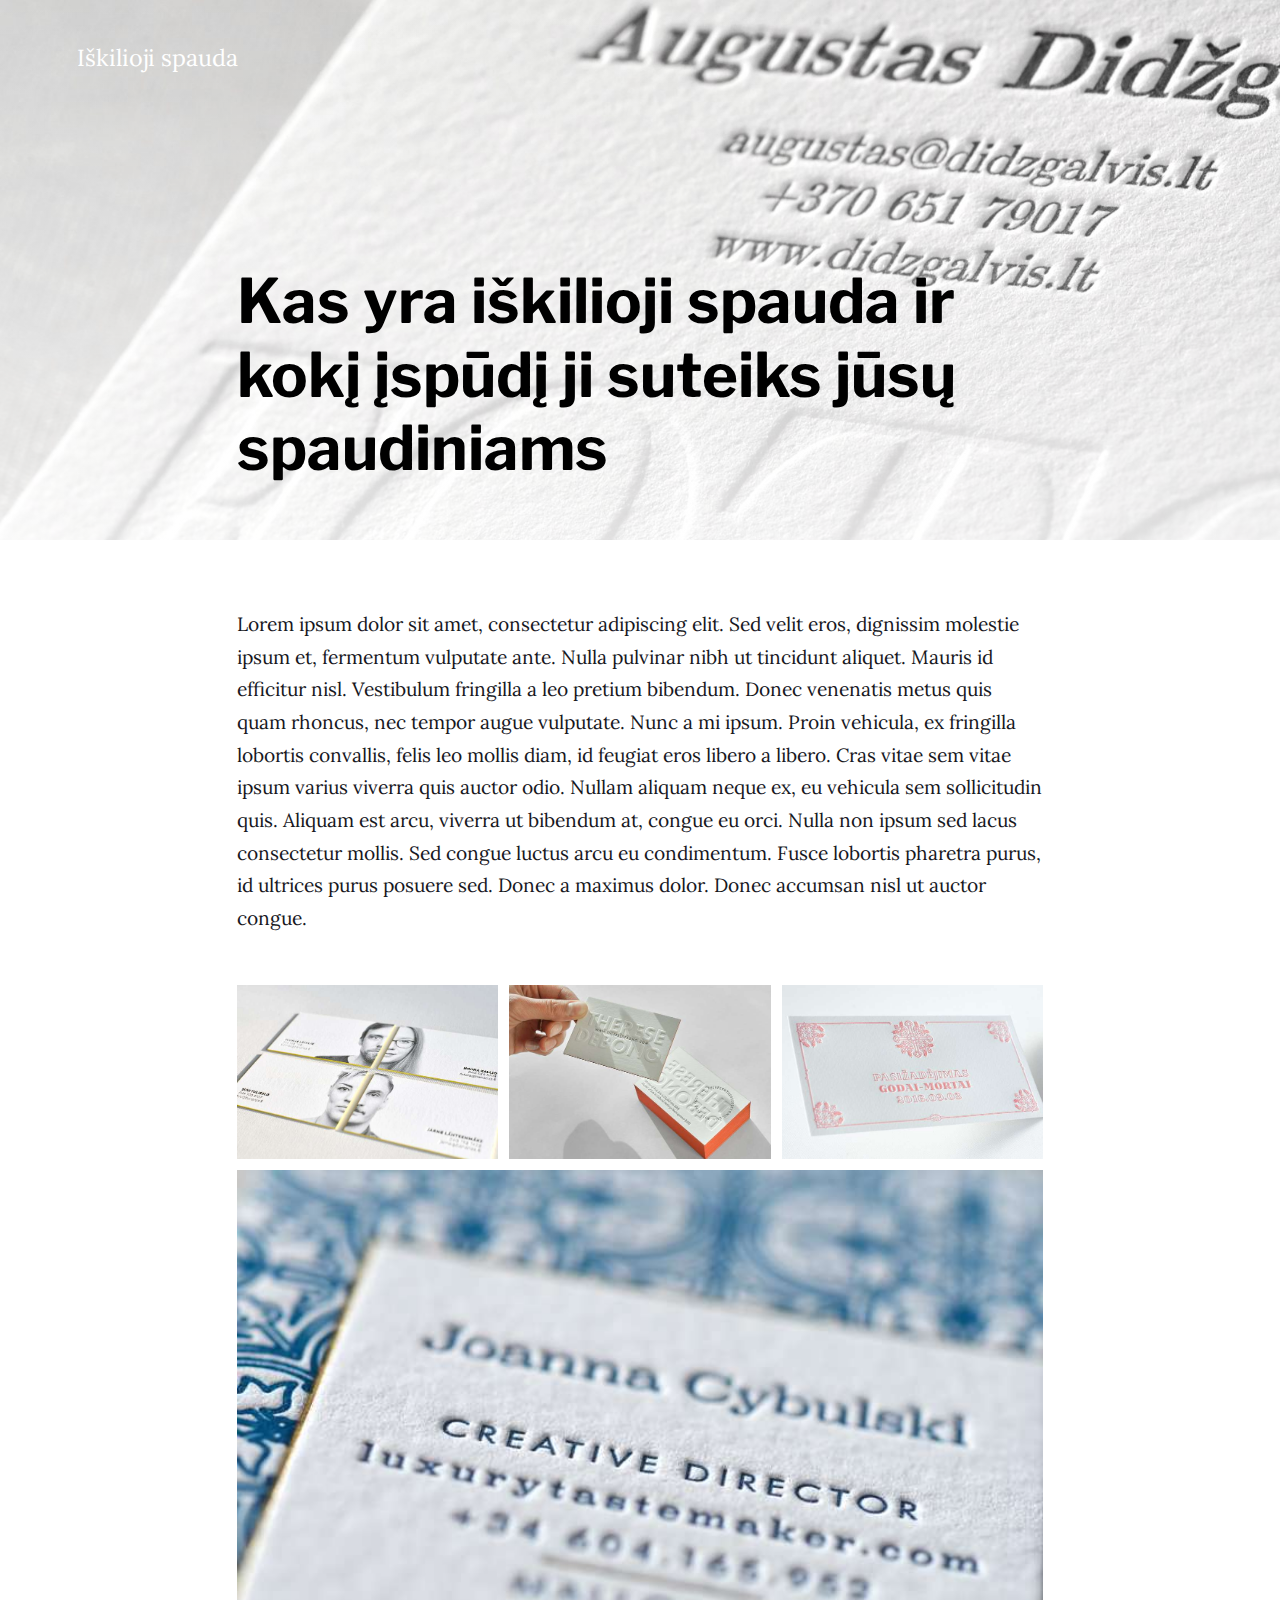
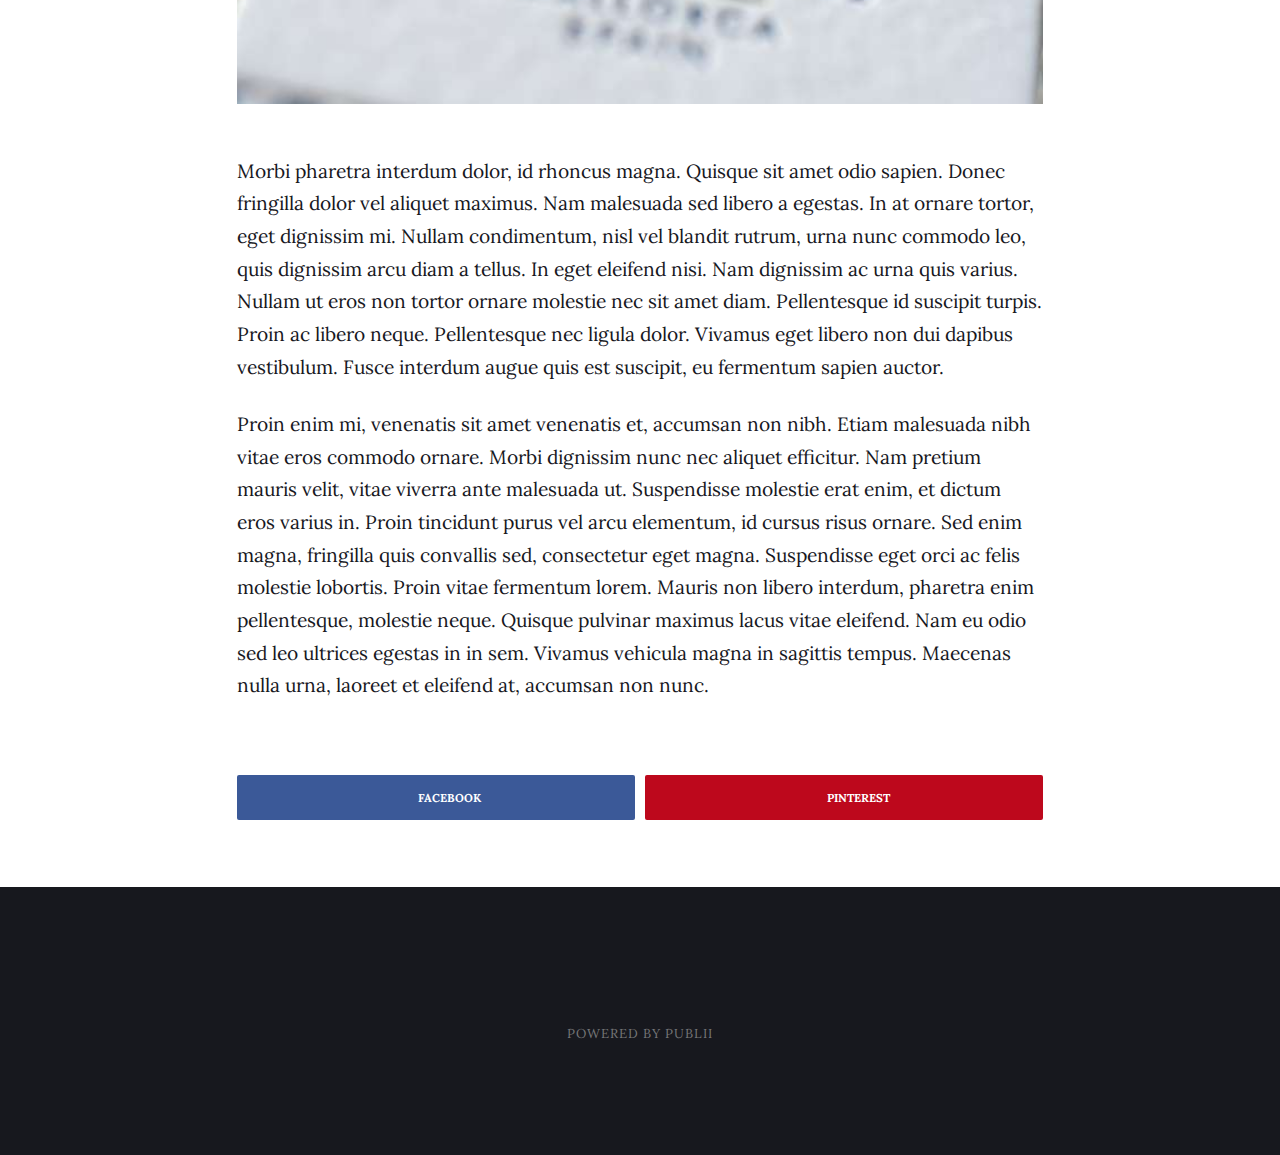
==== commit 567610a0: "Updated from Publii" ====
--- a/iskilioji-spauda/index.html
+++ b/iskilioji-spauda/index.html
@@ -1,10 +1,10 @@
-<!DOCTYPE html><html lang="lt"><head><meta charset="utf-8"><meta http-equiv="X-UA-Compatible" content="IE=edge"><meta name="viewport" content="width=device-width,initial-scale=1"><title>Kas yra iškilioji spauda ir kokį įspūdį ji suteiks jūsų spaudiniams - Iškilioji spauda</title><meta name="robots" content="noindex,nofollow"><meta name="generator" content="Publii Open-Source CMS for Static Site"><link rel="alternate" type="application/atom+xml" href="https://letterpress.lt/feed.xml"><link rel="alternate" type="application/json" href="https://letterpress.lt/feed.json"><meta property="og:title" content="Kas yra iškilioji spauda ir kokį įspūdį ji suteiks jūsų spaudiniams"><meta property="og:image" content="https://letterpress.lt/media/posts/1/photography-business-cards-12.jpg"><meta property="og:image:width" content="1600"><meta property="og:image:height" content="1060"><meta property="og:site_name" content="Iškilioji spauda"><meta property="og:description" content="Lorem ipsum dolor sit amet, consectetur adipiscing elit. Sed velit eros, dignissim molestie ipsum et, fermentum vulputate ante. Nulla pulvinar nibh ut tincidunt aliquet. Mauris id efficitur nisl. Vestibulum fringilla a leo pretium bibendum. Donec venenatis metus quis quam rhoncus, nec tempor augue vulputate. Nunc&hellip;"><meta property="og:url" content="https://letterpress.lt/iskilioji-spauda/"><meta property="og:type" content="article"><link rel="preload" href="https://letterpress.lt/assets/dynamic/fonts/lora/lora.woff2" as="font" type="font/woff2" crossorigin><link rel="preload" href="https://letterpress.lt/assets/dynamic/fonts/librefranklin/librefranklin.woff2" as="font" type="font/woff2" crossorigin><link rel="stylesheet" href="https://letterpress.lt/assets/css/style.css?v=aa9791dd1849e333f2ced64574c3e63c"><link rel="stylesheet" href="https://letterpress.lt/assets/css/photoswipe.css?v=366561c4c503c68e3af3389ac4d7fb8e"><script type="application/ld+json">{"@context":"http://schema.org","@type":"Article","mainEntityOfPage":{"@type":"WebPage","@id":"https://letterpress.lt/iskilioji-spauda/"},"headline":"Kas yra iškilioji spauda ir kokį įspūdį ji suteiks jūsų spaudiniams","datePublished":"2023-04-15T19:53","dateModified":"2023-04-19T16:47","image":{"@type":"ImageObject","url":"https://letterpress.lt/media/posts/1/photography-business-cards-12.jpg","height":1060,"width":1600},"description":"Lorem ipsum dolor sit amet, consectetur adipiscing elit. Sed velit eros, dignissim molestie ipsum et, fermentum vulputate ante. Nulla pulvinar nibh ut tincidunt aliquet. Mauris id efficitur nisl. Vestibulum fringilla a leo pretium bibendum. Donec venenatis metus quis quam rhoncus, nec tempor augue vulputate. Nunc&hellip;","author":{"@type":"Person","name":"Elegante Press","url":"https://letterpress.lt/authors/elegante-press/"},"publisher":{"@type":"Organization","name":"Elegante Press"}}</script><style>.pswp--svg .pswp__button,
+<!DOCTYPE html><html lang="lt"><head><meta charset="utf-8"><meta http-equiv="X-UA-Compatible" content="IE=edge"><meta name="viewport" content="width=device-width,initial-scale=1"><title>Kas yra iškilioji spauda ir kokį įspūdį ji suteiks jūsų spaudiniams - Iškilioji spauda</title><meta name="robots" content="noindex,nofollow"><meta name="generator" content="Publii Open-Source CMS for Static Site"><link rel="alternate" type="application/atom+xml" href="https://sdumbliauskas.github.io/gh-pages/feed.xml"><link rel="alternate" type="application/json" href="https://sdumbliauskas.github.io/gh-pages/feed.json"><meta property="og:title" content="Kas yra iškilioji spauda ir kokį įspūdį ji suteiks jūsų spaudiniams"><meta property="og:image" content="https://sdumbliauskas.github.io/gh-pages/media/posts/1/photography-business-cards-12.jpg"><meta property="og:image:width" content="1600"><meta property="og:image:height" content="1060"><meta property="og:site_name" content="Iškilioji spauda"><meta property="og:description" content="Lorem ipsum dolor sit amet, consectetur adipiscing elit. Sed velit eros, dignissim molestie ipsum et, fermentum vulputate ante. Nulla pulvinar nibh ut tincidunt aliquet. Mauris id efficitur nisl. Vestibulum fringilla a leo pretium bibendum. Donec venenatis metus quis quam rhoncus, nec tempor augue vulputate. Nunc&hellip;"><meta property="og:url" content="https://sdumbliauskas.github.io/gh-pages/iskilioji-spauda/"><meta property="og:type" content="article"><link rel="preload" href="https://sdumbliauskas.github.io/gh-pages/assets/dynamic/fonts/lora/lora.woff2" as="font" type="font/woff2" crossorigin><link rel="preload" href="https://sdumbliauskas.github.io/gh-pages/assets/dynamic/fonts/librefranklin/librefranklin.woff2" as="font" type="font/woff2" crossorigin><link rel="stylesheet" href="https://sdumbliauskas.github.io/gh-pages/assets/css/style.css?v=aa9791dd1849e333f2ced64574c3e63c"><link rel="stylesheet" href="https://sdumbliauskas.github.io/gh-pages/assets/css/photoswipe.css?v=366561c4c503c68e3af3389ac4d7fb8e"><script type="application/ld+json">{"@context":"http://schema.org","@type":"Article","mainEntityOfPage":{"@type":"WebPage","@id":"https://sdumbliauskas.github.io/gh-pages/iskilioji-spauda/"},"headline":"Kas yra iškilioji spauda ir kokį įspūdį ji suteiks jūsų spaudiniams","datePublished":"2023-04-15T19:53","dateModified":"2023-04-19T16:48","image":{"@type":"ImageObject","url":"https://sdumbliauskas.github.io/gh-pages/media/posts/1/photography-business-cards-12.jpg","height":1060,"width":1600},"description":"Lorem ipsum dolor sit amet, consectetur adipiscing elit. Sed velit eros, dignissim molestie ipsum et, fermentum vulputate ante. Nulla pulvinar nibh ut tincidunt aliquet. Mauris id efficitur nisl. Vestibulum fringilla a leo pretium bibendum. Donec venenatis metus quis quam rhoncus, nec tempor augue vulputate. Nunc&hellip;","author":{"@type":"Person","name":"Elegante Press","url":"https://sdumbliauskas.github.io/gh-pages/authors/elegante-press/"},"publisher":{"@type":"Organization","name":"Elegante Press"}}</script><style>.pswp--svg .pswp__button,
 				          .pswp--svg .pswp__button--arrow--left:before,
 				          .pswp--svg .pswp__button--arrow--right:before {
-					          background-image: url(https://letterpress.lt/assets/svg/gallery-icons-light.svg);
+					          background-image: url(https://sdumbliauskas.github.io/gh-pages/assets/svg/gallery-icons-light.svg);
 			              }</style><noscript><style>img[loading] {
                     opacity: 1;
-                }</style></noscript></head><body><div class="site-container"><header class="top" id="js-header"><a class="logo" href="https://letterpress.lt/">Iškilioji spauda</a></header><main><article class="post"><div class="hero"><figure class="hero__image hero__image--overlay"><img src="https://letterpress.lt/media/posts/1/photography-business-cards-12.jpg" loading="eager" height="1060" width="1600" alt="iskilioji spauda"></figure><header class="hero__content"><div class="wrapper"><h1>Kas yra iškilioji spauda ir kokį įspūdį ji suteiks jūsų spaudiniams</h1></div></header></div><div class="wrapper post__entry"><p>Lorem ipsum dolor sit amet, consectetur adipiscing elit. Sed velit eros, dignissim molestie ipsum et, fermentum vulputate ante. Nulla pulvinar nibh ut tincidunt aliquet. Mauris id efficitur nisl. Vestibulum fringilla a leo pretium bibendum. Donec venenatis metus quis quam rhoncus, nec tempor augue vulputate. Nunc a mi ipsum. Proin vehicula, ex fringilla lobortis convallis, felis leo mollis diam, id feugiat eros libero a libero. Cras vitae sem vitae ipsum varius viverra quis auctor odio. Nullam aliquam neque ex, eu vehicula sem sollicitudin quis. Aliquam est arcu, viverra ut bibendum at, congue eu orci. Nulla non ipsum sed lacus consectetur mollis. Sed congue luctus arcu eu condimentum. Fusce lobortis pharetra purus, id ultrices purus posuere sed. Donec a maximus dolor. Donec accumsan nisl ut auctor congue.<br></p><div class="gallery-wrapper"><div class="gallery" data-columns="3"><figure class="gallery__item"><a href="https://letterpress.lt/media/posts/1/gallery/letterpress-business-card-with-portrait-and-painted-edges-2.jpg" data-size="1600x1060"><img loading="lazy" src="https://letterpress.lt/media/posts/1/gallery/letterpress-business-card-with-portrait-and-painted-edges-2-thumbnail.jpg" height="509" width="768" alt=""></a></figure><figure class="gallery__item"><a href="https://letterpress.lt/media/posts/1/gallery/business-card-with-embossing.jpg" data-size="1600x1012"><img loading="lazy" src="https://letterpress.lt/media/posts/1/gallery/business-card-with-embossing-thumbnail.jpg" height="486" width="768" alt=""></a></figure><figure class="gallery__item"><a href="https://letterpress.lt/media/posts/1/gallery/letterpress-christening-card-5.jpg" data-size="3696x2448"><img loading="lazy" src="https://letterpress.lt/media/posts/1/gallery/letterpress-christening-card-5-thumbnail.jpg" height="509" width="768" alt=""></a></figure><figure class="gallery__item"><a href="https://letterpress.lt/media/posts/1/gallery/Mallorca-Inspired-Letterpress-Business-Card-10.jpg" data-size="3696x2448"><img loading="lazy" src="https://letterpress.lt/media/posts/1/gallery/Mallorca-Inspired-Letterpress-Business-Card-10-thumbnail.jpg" height="509" width="768" alt="Letterpress mėlyna spauda ir aukso folija"></a><figcaption>Letterpress mėlyna spauda ir aukso folija</figcaption></figure></div></div><p>Morbi pharetra interdum dolor, id rhoncus magna. Quisque sit amet odio sapien. Donec fringilla dolor vel aliquet maximus. Nam malesuada sed libero a egestas. In at ornare tortor, eget dignissim mi. Nullam condimentum, nisl vel blandit rutrum, urna nunc commodo leo, quis dignissim arcu diam a tellus. In eget eleifend nisi. Nam dignissim ac urna quis varius. Nullam ut eros non tortor ornare molestie nec sit amet diam. Pellentesque id suscipit turpis. Proin ac libero neque. Pellentesque nec ligula dolor. Vivamus eget libero non dui dapibus vestibulum. Fusce interdum augue quis est suscipit, eu fermentum sapien auctor.<br></p><p>Proin enim mi, venenatis sit amet venenatis et, accumsan non nibh. Etiam malesuada nibh vitae eros commodo ornare. Morbi dignissim nunc nec aliquet efficitur. Nam pretium mauris velit, vitae viverra ante malesuada ut. Suspendisse molestie erat enim, et dictum eros varius in. Proin tincidunt purus vel arcu elementum, id cursus risus ornare. Sed enim magna, fringilla quis convallis sed, consectetur eget magna. Suspendisse eget orci ac felis molestie lobortis. Proin vitae fermentum lorem. Mauris non libero interdum, pharetra enim pellentesque, molestie neque. Quisque pulvinar maximus lacus vitae eleifend. Nam eu odio sed leo ultrices egestas in in sem. Vivamus vehicula magna in sagittis tempus. Maecenas nulla urna, laoreet et eleifend at, accumsan non nunc.</p></div><footer class="wrapper post__footer"><div class="post__share"><a href="https://www.facebook.com/sharer/sharer.php?u=https%3A%2F%2Fletterpress.lt%2Fiskilioji-spauda%2F" class="js-share facebook" rel="nofollow noopener noreferrer"><svg class="icon" aria-hidden="true" focusable="false"><use xlink:href="https://letterpress.lt/assets/svg/svg-map.svg#facebook"/></svg> <span>Facebook</span> </a><a href="https://pinterest.com/pin/create/button/?url=https%3A%2F%2Fletterpress.lt%2Fiskilioji-spauda%2F&amp;media=https%3A%2F%2Fletterpress.lt%2Fmedia%2Fposts%2F1%2Fphotography-business-cards-12.jpg&amp;description=Kas%20yra%20i%C5%A1kilioji%20spauda%20ir%20kok%C4%AF%20%C4%AFsp%C5%ABd%C4%AF%20ji%20suteiks%20j%C5%ABs%C5%B3%20spaudiniams" class="js-share pinterest" rel="nofollow noopener noreferrer"><svg class="icon" aria-hidden="true" focusable="false"><use xlink:href="https://letterpress.lt/assets/svg/svg-map.svg#pinterest"/></svg> <span>Pinterest</span></a></div></footer></article></main><footer class="footer"><div class="footer__copyright"><p>Powered by Publii</p></div><button onclick="backToTopFunction()" id="backToTop" class="footer__bttop" aria-label="Back to top" title="Back to top"><svg><use xlink:href="https://letterpress.lt/assets/svg/svg-map.svg#toparrow"/></svg></button></footer></div><script defer="defer" src="https://letterpress.lt/assets/js/scripts.min.js?v=f47c11534595205f20935f0db2a62a85"></script><script>window.publiiThemeMenuConfig={mobileMenuMode:'sidebar',animationSpeed:300,submenuWidth: 'auto',doubleClickTime:500,mobileMenuExpandableSubmenus:true,relatedContainerForOverlayMenuSelector:'.top'};</script><script>var images = document.querySelectorAll('img[loading]');
+                }</style></noscript></head><body><div class="site-container"><header class="top" id="js-header"><a class="logo" href="https://sdumbliauskas.github.io/gh-pages/">Iškilioji spauda</a></header><main><article class="post"><div class="hero"><figure class="hero__image hero__image--overlay"><img src="https://sdumbliauskas.github.io/gh-pages/media/posts/1/photography-business-cards-12.jpg" loading="eager" height="1060" width="1600" alt="iskilioji spauda"></figure><header class="hero__content"><div class="wrapper"><h1>Kas yra iškilioji spauda ir kokį įspūdį ji suteiks jūsų spaudiniams</h1></div></header></div><div class="wrapper post__entry"><p>Lorem ipsum dolor sit amet, consectetur adipiscing elit. Sed velit eros, dignissim molestie ipsum et, fermentum vulputate ante. Nulla pulvinar nibh ut tincidunt aliquet. Mauris id efficitur nisl. Vestibulum fringilla a leo pretium bibendum. Donec venenatis metus quis quam rhoncus, nec tempor augue vulputate. Nunc a mi ipsum. Proin vehicula, ex fringilla lobortis convallis, felis leo mollis diam, id feugiat eros libero a libero. Cras vitae sem vitae ipsum varius viverra quis auctor odio. Nullam aliquam neque ex, eu vehicula sem sollicitudin quis. Aliquam est arcu, viverra ut bibendum at, congue eu orci. Nulla non ipsum sed lacus consectetur mollis. Sed congue luctus arcu eu condimentum. Fusce lobortis pharetra purus, id ultrices purus posuere sed. Donec a maximus dolor. Donec accumsan nisl ut auctor congue.<br></p><div class="gallery-wrapper"><div class="gallery" data-columns="3"><figure class="gallery__item"><a href="https://sdumbliauskas.github.io/gh-pages/media/posts/1/gallery/letterpress-business-card-with-portrait-and-painted-edges-2.jpg" data-size="1600x1060"><img loading="lazy" src="https://sdumbliauskas.github.io/gh-pages/media/posts/1/gallery/letterpress-business-card-with-portrait-and-painted-edges-2-thumbnail.jpg" height="509" width="768" alt=""></a></figure><figure class="gallery__item"><a href="https://sdumbliauskas.github.io/gh-pages/media/posts/1/gallery/business-card-with-embossing.jpg" data-size="1600x1012"><img loading="lazy" src="https://sdumbliauskas.github.io/gh-pages/media/posts/1/gallery/business-card-with-embossing-thumbnail.jpg" height="486" width="768" alt=""></a></figure><figure class="gallery__item"><a href="https://sdumbliauskas.github.io/gh-pages/media/posts/1/gallery/letterpress-christening-card-5.jpg" data-size="3696x2448"><img loading="lazy" src="https://sdumbliauskas.github.io/gh-pages/media/posts/1/gallery/letterpress-christening-card-5-thumbnail.jpg" height="509" width="768" alt=""></a></figure><figure class="gallery__item"><a href="https://sdumbliauskas.github.io/gh-pages/media/posts/1/gallery/Mallorca-Inspired-Letterpress-Business-Card-10.jpg" data-size="3696x2448"><img loading="lazy" src="https://sdumbliauskas.github.io/gh-pages/media/posts/1/gallery/Mallorca-Inspired-Letterpress-Business-Card-10-thumbnail.jpg" height="509" width="768" alt="Letterpress mėlyna spauda ir aukso folija"></a><figcaption>Letterpress mėlyna spauda ir aukso folija</figcaption></figure></div></div><p>Morbi pharetra interdum dolor, id rhoncus magna. Quisque sit amet odio sapien. Donec fringilla dolor vel aliquet maximus. Nam malesuada sed libero a egestas. In at ornare tortor, eget dignissim mi. Nullam condimentum, nisl vel blandit rutrum, urna nunc commodo leo, quis dignissim arcu diam a tellus. In eget eleifend nisi. Nam dignissim ac urna quis varius. Nullam ut eros non tortor ornare molestie nec sit amet diam. Pellentesque id suscipit turpis. Proin ac libero neque. Pellentesque nec ligula dolor. Vivamus eget libero non dui dapibus vestibulum. Fusce interdum augue quis est suscipit, eu fermentum sapien auctor.<br></p><p>Proin enim mi, venenatis sit amet venenatis et, accumsan non nibh. Etiam malesuada nibh vitae eros commodo ornare. Morbi dignissim nunc nec aliquet efficitur. Nam pretium mauris velit, vitae viverra ante malesuada ut. Suspendisse molestie erat enim, et dictum eros varius in. Proin tincidunt purus vel arcu elementum, id cursus risus ornare. Sed enim magna, fringilla quis convallis sed, consectetur eget magna. Suspendisse eget orci ac felis molestie lobortis. Proin vitae fermentum lorem. Mauris non libero interdum, pharetra enim pellentesque, molestie neque. Quisque pulvinar maximus lacus vitae eleifend. Nam eu odio sed leo ultrices egestas in in sem. Vivamus vehicula magna in sagittis tempus. Maecenas nulla urna, laoreet et eleifend at, accumsan non nunc.</p></div><footer class="wrapper post__footer"><div class="post__share"><a href="https://www.facebook.com/sharer/sharer.php?u=https%3A%2F%2Fsdumbliauskas.github.io%2Fgh-pages%2Fiskilioji-spauda%2F" class="js-share facebook" rel="nofollow noopener noreferrer"><svg class="icon" aria-hidden="true" focusable="false"><use xlink:href="https://sdumbliauskas.github.io/gh-pages/assets/svg/svg-map.svg#facebook"/></svg> <span>Facebook</span> </a><a href="https://pinterest.com/pin/create/button/?url=https%3A%2F%2Fsdumbliauskas.github.io%2Fgh-pages%2Fiskilioji-spauda%2F&amp;media=https%3A%2F%2Fsdumbliauskas.github.io%2Fgh-pages%2Fmedia%2Fposts%2F1%2Fphotography-business-cards-12.jpg&amp;description=Kas%20yra%20i%C5%A1kilioji%20spauda%20ir%20kok%C4%AF%20%C4%AFsp%C5%ABd%C4%AF%20ji%20suteiks%20j%C5%ABs%C5%B3%20spaudiniams" class="js-share pinterest" rel="nofollow noopener noreferrer"><svg class="icon" aria-hidden="true" focusable="false"><use xlink:href="https://sdumbliauskas.github.io/gh-pages/assets/svg/svg-map.svg#pinterest"/></svg> <span>Pinterest</span></a></div></footer></article></main><footer class="footer"><div class="footer__copyright"><p>Powered by Publii</p></div><button onclick="backToTopFunction()" id="backToTop" class="footer__bttop" aria-label="Back to top" title="Back to top"><svg><use xlink:href="https://sdumbliauskas.github.io/gh-pages/assets/svg/svg-map.svg#toparrow"/></svg></button></footer></div><script defer="defer" src="https://sdumbliauskas.github.io/gh-pages/assets/js/scripts.min.js?v=f47c11534595205f20935f0db2a62a85"></script><script>window.publiiThemeMenuConfig={mobileMenuMode:'sidebar',animationSpeed:300,submenuWidth: 'auto',doubleClickTime:500,mobileMenuExpandableSubmenus:true,relatedContainerForOverlayMenuSelector:'.top'};</script><script>var images = document.querySelectorAll('img[loading]');
         for (var i = 0; i < images.length; i++) {
             if (images[i].complete) {
                 images[i].classList.add('is-loaded');
@@ -13,7 +13,7 @@
                     this.classList.add('is-loaded');
                 }, false);
             }
-        }</script><script defer="defer" src="https://letterpress.lt/assets/js/photoswipe.min.js?v=017385b552f7e0d979e2e2fe6f324015"></script><script defer="defer" src="https://letterpress.lt/assets/js/photoswipe-ui-default.min.js?v=d067f0883540b1ddda0e2c9ad1b14260"></script><script>var initPhotoSwipeFromDOM=function(gallerySelector){var parseThumbnailElements=function(el){var thumbElements=el.childNodes,numNodes=thumbElements.length,items=[],figureEl,linkEl,size,item;for(var i=0;i<numNodes;i++){figureEl=thumbElements[i];if(figureEl.nodeType!==1){continue;}
+        }</script><script defer="defer" src="https://sdumbliauskas.github.io/gh-pages/assets/js/photoswipe.min.js?v=017385b552f7e0d979e2e2fe6f324015"></script><script defer="defer" src="https://sdumbliauskas.github.io/gh-pages/assets/js/photoswipe-ui-default.min.js?v=d067f0883540b1ddda0e2c9ad1b14260"></script><script>var initPhotoSwipeFromDOM=function(gallerySelector){var parseThumbnailElements=function(el){var thumbElements=el.childNodes,numNodes=thumbElements.length,items=[],figureEl,linkEl,size,item;for(var i=0;i<numNodes;i++){figureEl=thumbElements[i];if(figureEl.nodeType!==1){continue;}
           linkEl=figureEl.children[0];size=linkEl.getAttribute('data-size').split('x');item={src:linkEl.getAttribute('href'),w:parseInt(size[0],10),h:parseInt(size[1],10)};if(figureEl.children.length>1){item.title=figureEl.children[1].innerHTML;}
           if(linkEl.children.length>0){item.msrc=linkEl.children[0].getAttribute('src');}
           item.el=figureEl;items.push(item);}
